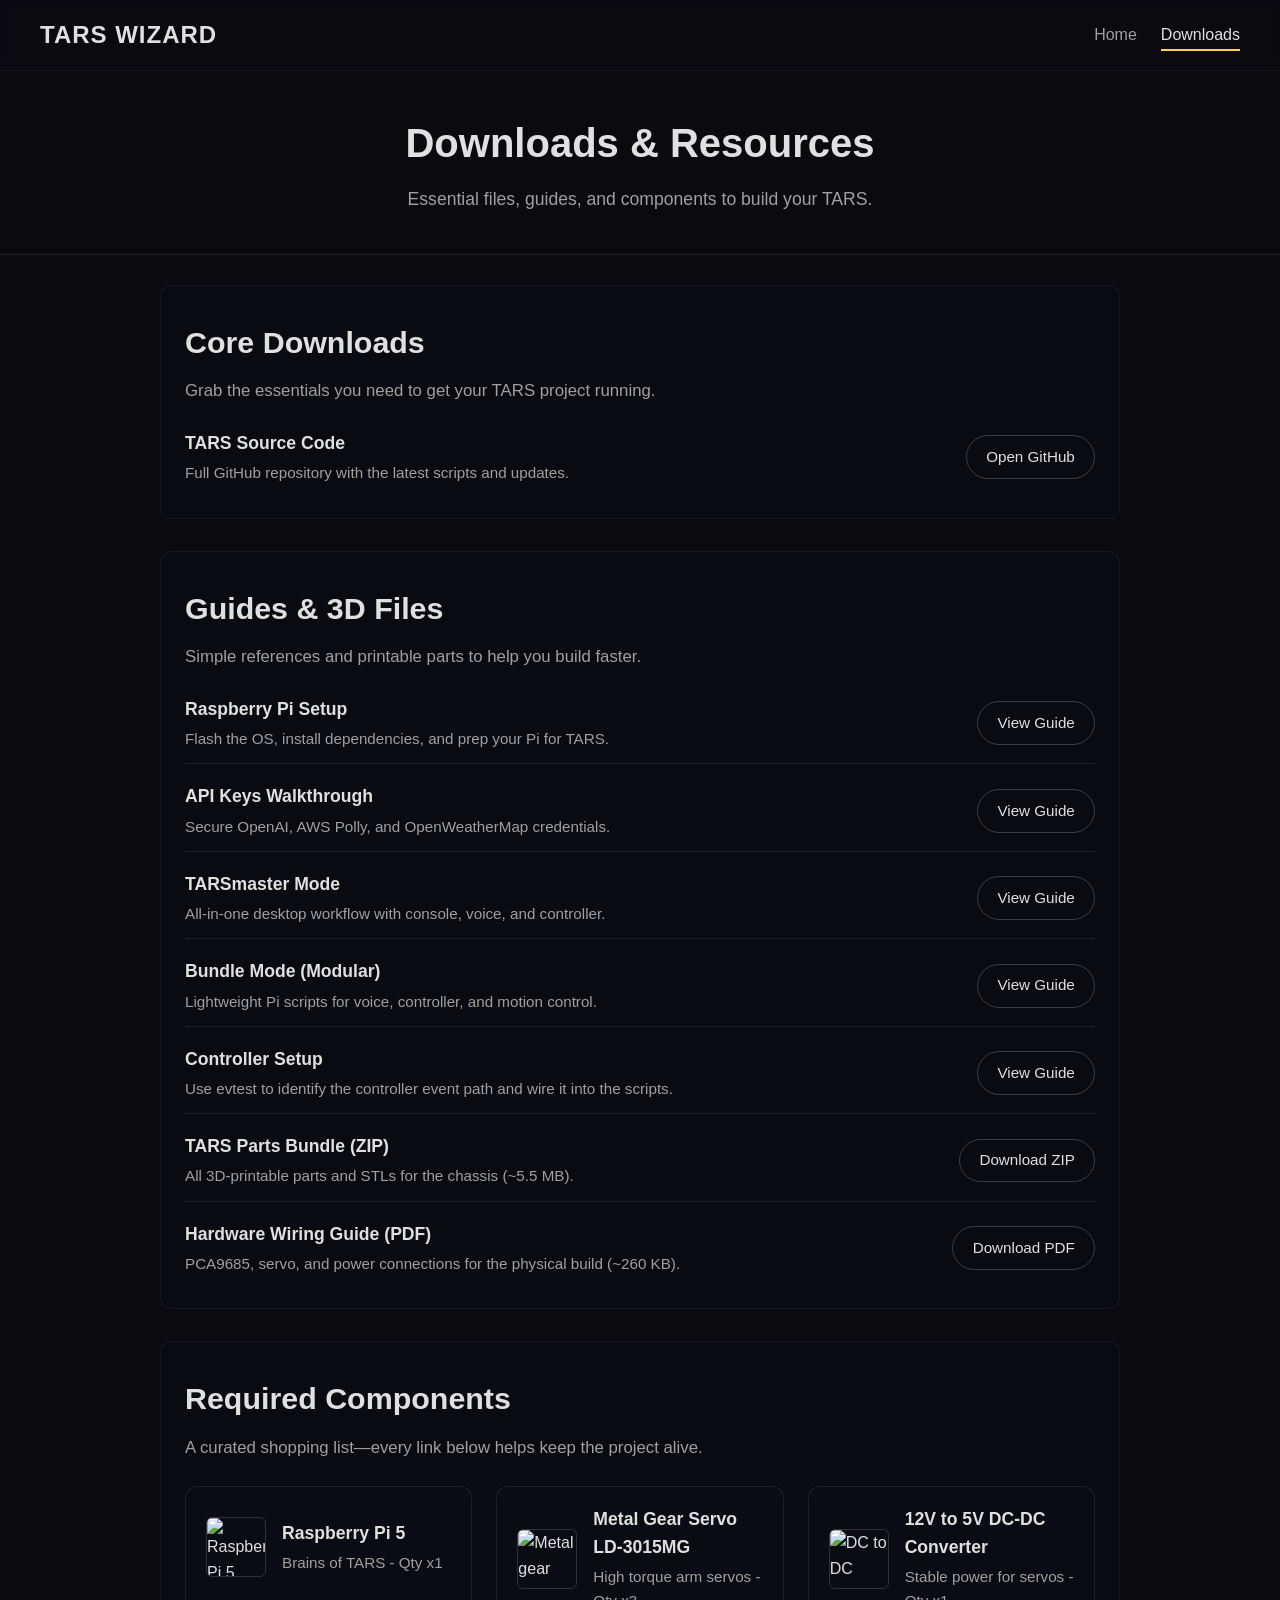
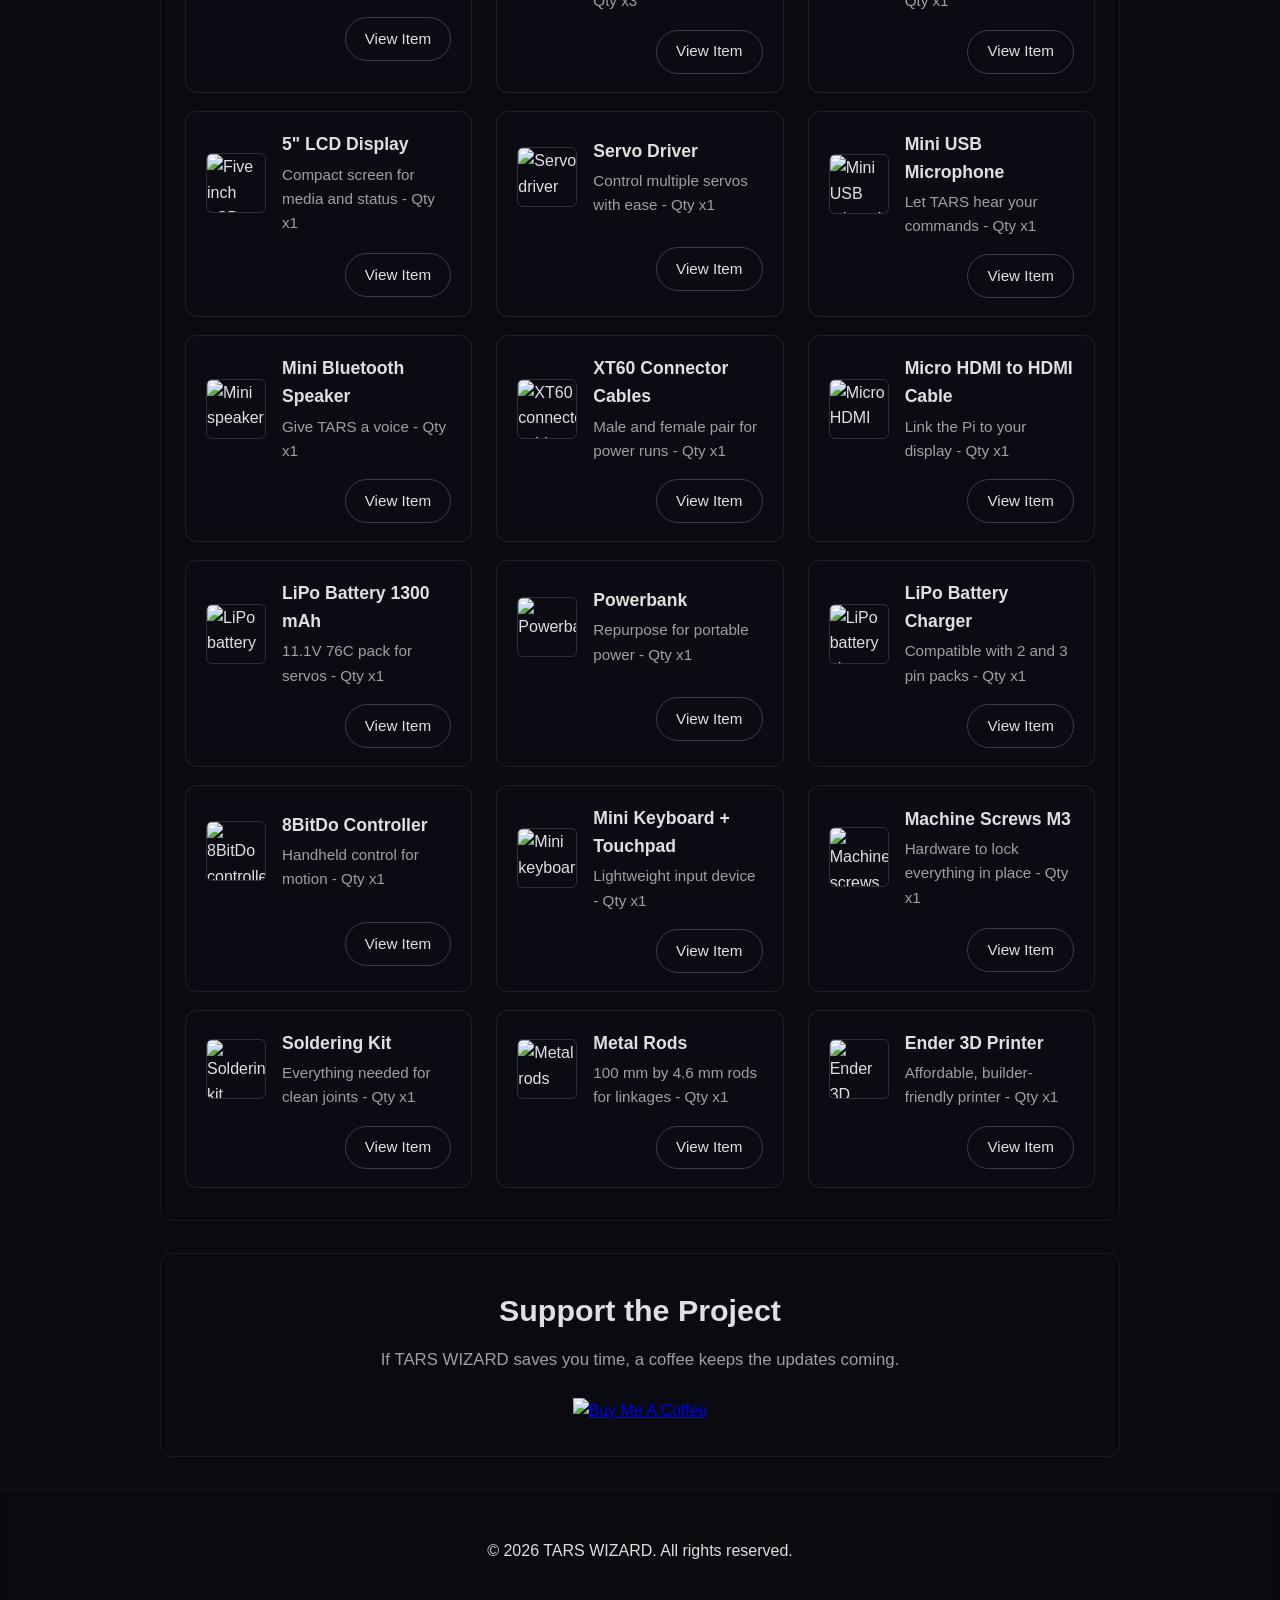
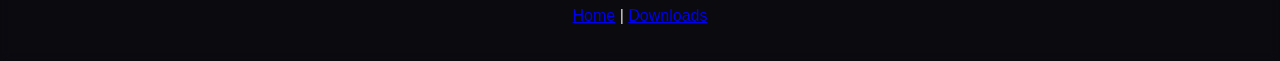
==== downloads.html @ a16fc8af "Refresh downloads and Docs" ====
<!DOCTYPE html>
<html lang="en">
<head>
    <meta charset="UTF-8">
    <meta name="viewport" content="width=device-width, initial-scale=1.0">
    <title>Downloads - TARS WIZARD</title>
    <link rel="stylesheet" href="styles.css">
</head>
<body>
    <nav class="main-navbar" id="main-navbar">
        <div class="navbar-content">
            <a href="index.html" class="nav-brand">TARS WIZARD</a>
            <button class="nav-toggle" id="nav-toggle">
                <span></span>
                <span></span>
                <span></span>
            </button>
            <ul class="nav-links" id="nav-links">
                <li><a href="index.html">Home</a></li>
                <li><a href="downloads.html" class="active">Downloads</a></li>
            </ul>
        </div>
    </nav>

    <header class="page-header downloads-header">
        <h1>Downloads & Resources</h1>
        <p>Essential files, guides, and components to build your TARS.</p>
    </header>

    <main id="content">
        <section id="core-downloads" class="download-section-minimal">
            <h2>Core Downloads</h2>
            <p>Grab the essentials you need to get your TARS project running.</p>
            <ul class="resource-list">
                <li class="resource-item">
                    <div class="resource-text">
                        <span class="resource-title">TARS Source Code</span>
                        <span class="resource-description">Full GitHub repository with the latest scripts and updates.</span>
                    </div>
                    <a class="resource-link" href="https://github.com/DhruvGoswami10/TARS-files" target="_blank" rel="noopener noreferrer">
                        Open GitHub
                    </a>
                </li>
            </ul>
        </section>

        <section id="guides-3d-files" class="download-section-minimal">
            <h2>Guides &amp; 3D Files</h2>
            <p>Simple references and printable parts to help you build faster.</p>
            <ul class="resource-list">
                <li class="resource-item">
                    <div class="resource-text">
                        <span class="resource-title">Raspberry Pi Setup</span>
                        <span class="resource-description">Flash the OS, install dependencies, and prep your Pi for TARS.</span>
                    </div>
                    <a class="resource-link" href="https://garnet-indigo-717.notion.site/Raspberry-Pi-Setup-for-TARS-29b81163f50b80feaad2cbecfa0b935d" target="_blank" rel="noopener noreferrer">
                        View Guide
                    </a>
                </li>
                <li class="resource-item">
                    <div class="resource-text">
                        <span class="resource-title">API Keys Walkthrough</span>
                        <span class="resource-description">Secure OpenAI, AWS Polly, and OpenWeatherMap credentials.</span>
                    </div>
                    <a class="resource-link" href="https://garnet-indigo-717.notion.site/API-Keys-Document-29b81163f50b80829ffce12c44a07c28" target="_blank" rel="noopener noreferrer">
                        View Guide
                    </a>
                </li>
                <li class="resource-item">
                    <div class="resource-text">
                        <span class="resource-title">TARSmaster Mode</span>
                        <span class="resource-description">All-in-one desktop workflow with console, voice, and controller.</span>
                    </div>
                    <a class="resource-link" href="https://garnet-indigo-717.notion.site/TARSmaster-Mode-29b81163f50b8015a006eaeec8a196b2" target="_blank" rel="noopener noreferrer">
                        View Guide
                    </a>
                </li>
                <li class="resource-item">
                    <div class="resource-text">
                        <span class="resource-title">Bundle Mode (Modular)</span>
                        <span class="resource-description">Lightweight Pi scripts for voice, controller, and motion control.</span>
                    </div>
                    <a class="resource-link" href="https://garnet-indigo-717.notion.site/Bundle-Mode-Modular-Deployment-29b81163f50b8060ba8ffa51a6e1ef1b" target="_blank" rel="noopener noreferrer">
                        View Guide
                    </a>
                </li>
                <li class="resource-item">
                    <div class="resource-text">
                        <span class="resource-title">Controller Setup</span>
                        <span class="resource-description">Use evtest to identify the controller event path and wire it into the scripts.</span>
                    </div>
                    <a class="resource-link" href="https://garnet-indigo-717.notion.site/Controller-Setup-on-Raspberry-Pi-29b81163f50b80f58dbdf06fd3bb51ee" target="_blank" rel="noopener noreferrer">
                        View Guide
                    </a>
                </li>
                <li class="resource-item">
                    <div class="resource-text">
                        <span class="resource-title">TARS Parts Bundle (ZIP)</span>
                        <span class="resource-description">All 3D-printable parts and STLs for the chassis (~5.5 MB).</span>
                    </div>
                    <a class="resource-link" href="downloads/TARS-Parts.zip" download>
                        Download ZIP
                    </a>
                </li>
                <li class="resource-item">
                    <div class="resource-text">
                        <span class="resource-title">Hardware Wiring Guide (PDF)</span>
                        <span class="resource-description">PCA9685, servo, and power connections for the physical build (~260 KB).</span>
                    </div>
                    <a class="resource-link" href="downloads/TARS-Wiring-Guide.pdf" download>
                        Download PDF
                    </a>
                </li>
            </ul>
        </section>

                <section id="required-components" class="download-section-minimal">
            <h2 class="components-title">Required Components</h2>
            <p>A curated shopping list&mdash;every link below helps keep the project alive.</p>
            <ul class="resource-list component-list">
                <li class="resource-item component-card">
                    <img class="component-thumb" src="images/raspberry pi 5.jpg" alt="Raspberry Pi 5">
                    <div class="resource-text">
                        <span class="resource-title">Raspberry Pi 5</span>
                        <span class="resource-description">Brains of TARS - Qty x1</span>
                    </div>
                    <a class="resource-link component-link" href="https://amzn.to/4j7fhfm" target="_blank" rel="noopener noreferrer">
                        View Item
                    </a>
                </li>
                <li class="resource-item component-card">
                    <img class="component-thumb" src="images/LD-3015MG servo.jpg" alt="Metal gear servo">
                    <div class="resource-text">
                        <span class="resource-title">Metal Gear Servo LD-3015MG</span>
                        <span class="resource-description">High torque arm servos - Qty x3</span>
                    </div>
                    <a class="resource-link component-link" href="https://amzn.to/3DVIAkD" target="_blank" rel="noopener noreferrer">
                        View Item
                    </a>
                </li>
                <li class="resource-item component-card">
                    <img class="component-thumb" src="images/12v to 5v converter.jpg" alt="DC to DC converter">
                    <div class="resource-text">
                        <span class="resource-title">12V to 5V DC-DC Converter</span>
                        <span class="resource-description">Stable power for servos - Qty x1</span>
                    </div>
                    <a class="resource-link component-link" href="https://amzn.to/40cGq82" target="_blank" rel="noopener noreferrer">
                        View Item
                    </a>
                </li>
                <li class="resource-item component-card">
                    <img class="component-thumb" src="images/5 inch display.jpg" alt="Five inch LCD display">
                    <div class="resource-text">
                        <span class="resource-title">5&quot; LCD Display</span>
                        <span class="resource-description">Compact screen for media and status - Qty x1</span>
                    </div>
                    <a class="resource-link component-link" href="https://amzn.to/40jiReN" target="_blank" rel="noopener noreferrer">
                        View Item
                    </a>
                </li>
                <li class="resource-item component-card">
                    <img class="component-thumb" src="images/servo driver.jpg" alt="Servo driver">
                    <div class="resource-text">
                        <span class="resource-title">Servo Driver</span>
                        <span class="resource-description">Control multiple servos with ease - Qty x1</span>
                    </div>
                    <a class="resource-link component-link" href="https://amzn.to/40oVYqc" target="_blank" rel="noopener noreferrer">
                        View Item
                    </a>
                </li>
                <li class="resource-item component-card">
                    <img class="component-thumb" src="images/usb mini mic.jpg" alt="Mini USB microphone">
                    <div class="resource-text">
                        <span class="resource-title">Mini USB Microphone</span>
                        <span class="resource-description">Let TARS hear your commands - Qty x1</span>
                    </div>
                    <a class="resource-link component-link" href="https://amzn.to/4a8WfAZ" target="_blank" rel="noopener noreferrer">
                        View Item
                    </a>
                </li>
                <li class="resource-item component-card">
                    <img class="component-thumb" src="images/speaker.jpg" alt="Mini speaker">
                    <div class="resource-text">
                        <span class="resource-title">Mini Bluetooth Speaker</span>
                        <span class="resource-description">Give TARS a voice - Qty x1</span>
                    </div>
                    <a class="resource-link component-link" href="https://amzn.to/4lAmXb1" target="_blank" rel="noopener noreferrer">
                        View Item
                    </a>
                </li>
                <li class="resource-item component-card">
                    <img class="component-thumb" src="images/xt60 connector.jpg" alt="XT60 connector cables">
                    <div class="resource-text">
                        <span class="resource-title">XT60 Connector Cables</span>
                        <span class="resource-description">Male and female pair for power runs - Qty x1</span>
                    </div>
                    <a class="resource-link component-link" href="https://amzn.to/3ZXSBW0" target="_blank" rel="noopener noreferrer">
                        View Item
                    </a>
                </li>
                <li class="resource-item component-card">
                    <img class="component-thumb" src="images/hdmi.jpg" alt="Micro HDMI to HDMI cable">
                    <div class="resource-text">
                        <span class="resource-title">Micro HDMI to HDMI Cable</span>
                        <span class="resource-description">Link the Pi to your display - Qty x1</span>
                    </div>
                    <a class="resource-link component-link" href="https://amzn.to/3PoFdFu" target="_blank" rel="noopener noreferrer">
                        View Item
                    </a>
                </li>
                <li class="resource-item component-card">
                    <img class="component-thumb" src="images/battery.jpg" alt="LiPo battery">
                    <div class="resource-text">
                        <span class="resource-title">LiPo Battery 1300 mAh</span>
                        <span class="resource-description">11.1V 76C pack for servos - Qty x1</span>
                    </div>
                    <a class="resource-link component-link" href="https://amzn.to/4j9A3uP" target="_blank" rel="noopener noreferrer">
                        View Item
                    </a>
                </li>
                <li class="resource-item component-card">
                    <img class="component-thumb" src="images/powerbank.jpg" alt="Powerbank">
                    <div class="resource-text">
                        <span class="resource-title">Powerbank</span>
                        <span class="resource-description">Repurpose for portable power - Qty x1</span>
                    </div>
                    <a class="resource-link component-link" href="https://fr.aliexpress.com/item/1005007622153868.html?spm=a2g0o.imagesearchproductlist.main.1.6a31LBQ7LBQ70d&algo_pvid=ec4ec590-9114-4179-8b15-b8ec0e601ac1&algo_exp_id=ec4ec590-9114-4179-8b15-b8ec0e601ac1&pdp_ext_f=%7B%22order%22%3A%221028%22%7D&pdp_npi=4%40dis%21AED%21163.15%2176.69%21%21%2143.12%2120.27%21%40210123bc17449252383501188e7a74%2112000041782559248%21sea%21AE%212041467628%21X&curPageLogUid=nIKZsgqZZMK6&utparam-url=scene%3Aimage_search%7Cquery_from%3Apc_web_image_search" target="_blank" rel="noopener noreferrer">
                        View Item
                    </a>
                </li>
                <li class="resource-item component-card">
                    <img class="component-thumb" src="images/battery charger.jpg" alt="LiPo battery charger">
                    <div class="resource-text">
                        <span class="resource-title">LiPo Battery Charger</span>
                        <span class="resource-description">Compatible with 2 and 3 pin packs - Qty x1</span>
                    </div>
                    <a class="resource-link component-link" href="https://amzn.to/3DIuD9X" target="_blank" rel="noopener noreferrer">
                        View Item
                    </a>
                </li>
                <li class="resource-item component-card">
                    <img class="component-thumb" src="images/8bitdo.jpg" alt="8BitDo controller">
                    <div class="resource-text">
                        <span class="resource-title">8BitDo Controller</span>
                        <span class="resource-description">Handheld control for motion - Qty x1</span>
                    </div>
                    <a class="resource-link component-link" href="https://amzn.to/3C7gXVd" target="_blank" rel="noopener noreferrer">
                        View Item
                    </a>
                </li>
                <li class="resource-item component-card">
                    <img class="component-thumb" src="images/handy keyboard.jpg" alt="Mini keyboard with touchpad">
                    <div class="resource-text">
                        <span class="resource-title">Mini Keyboard + Touchpad</span>
                        <span class="resource-description">Lightweight input device - Qty x1</span>
                    </div>
                    <a class="resource-link component-link" href="https://amzn.to/40k1afc" target="_blank" rel="noopener noreferrer">
                        View Item
                    </a>
                </li>
                <li class="resource-item component-card">
                    <img class="component-thumb" src="images/screws.jpg" alt="Machine screws">
                    <div class="resource-text">
                        <span class="resource-title">Machine Screws M3</span>
                        <span class="resource-description">Hardware to lock everything in place - Qty x1</span>
                    </div>
                    <a class="resource-link component-link" href="https://www.amazon.com/Machine-Screws-Countersunk-Phillips-Assortment/dp/B0CCPH974T/ref=sr_1_4?crid=V0FA4DR1O0DA&dib=eyJ2IjoiMSJ9.[base64].QhhHwPmnNuYBA8tNYuLqkpBVVeXgnvW6YW2R7ANwPbk&dib_tag=se&keywords=m3+machine+screws&qid=1736247958&sprefix=M3+machine+%2Caps%2C456&sr=8-4" target="_blank" rel="noopener noreferrer">
                        View Item
                    </a>
                </li>
                <li class="resource-item component-card">
                    <img class="component-thumb" src="images/soldering.jpg" alt="Soldering kit">
                    <div class="resource-text">
                        <span class="resource-title">Soldering Kit</span>
                        <span class="resource-description">Everything needed for clean joints - Qty x1</span>
                    </div>
                    <a class="resource-link component-link" href="https://amzn.to/4iXKlhk" target="_blank" rel="noopener noreferrer">
                        View Item
                    </a>
                </li>
                <li class="resource-item component-card">
                    <img class="component-thumb" src="images/rods.jpg" alt="Metal rods">
                    <div class="resource-text">
                        <span class="resource-title">Metal Rods</span>
                        <span class="resource-description">100 mm by 4.6 mm rods for linkages - Qty x1</span>
                    </div>
                    <a class="resource-link component-link" href="https://fr.aliexpress.com/item/1005005995241789.html?spm=a2g0o.cart.0.0.18b9378d0IXIGX&mp=1&pdp_npi=5%40dis%21AED%21AED%2035.12%21AED%2022.83%21%21%21%21%21%4021010d9017449256095343841e9d3e%2112000035228314923%21ct%21AE%212041467628%21%212%210&gatewayAdapt=glo2fra" target="_blank" rel="noopener noreferrer">
                        View Item
                    </a>
                </li>
                <li class="resource-item component-card">
                    <img class="component-thumb" src="images/3D printer.jpg" alt="Ender 3D printer">
                    <div class="resource-text">
                        <span class="resource-title">Ender 3D Printer</span>
                        <span class="resource-description">Affordable, builder-friendly printer - Qty x1</span>
                    </div>
                    <a class="resource-link component-link" href="https://amzn.to/4a5rg8O" target="_blank" rel="noopener noreferrer">
                        View Item
                    </a>
                </li>
            </ul>
        </section>

        <section class="support-section download-section-minimal">
            <h2>Support the Project</h2>
            <p>If TARS WIZARD saves you time, a coffee keeps the updates coming.</p>
            <a href="https://www.buymeacoffee.com/DhruvG24" target="_blank" rel="noopener noreferrer">
                <img src="https://img.buymeacoffee.com/button-api/?text=Support AI Revolution&amp;emoji=%F0%9F%A4%96&amp;slug=DhruvG24&amp;button_colour=000000&amp;font_colour=ffffff&amp;font_family=Poppins&amp;outline_colour=ffffff&amp;coffee_colour=FFDD00" alt="Buy Me A Coffee" />
            </a>
        </section>
    </main>

    <footer class="site-footer">
        <div class="footer-content">
            <p>&copy; <span id="current-year"></span> TARS WIZARD. All rights reserved.</p>
            <div class="footer-links">
                <a href="index.html">Home</a> |
                <a href="downloads.html">Downloads</a>
            </div>
        </div>
    </footer>

    <script>
        // --- Navbar Scroll Behavior ---
        let lastScrollTop = 0;
        const navbar = document.getElementById('main-navbar');
        const scrollThreshold = 50; // Only hide after scrolling down 50px

        window.addEventListener('scroll', function() {
            let currentScroll = window.pageYOffset || document.documentElement.scrollTop;

            if (currentScroll > lastScrollTop && currentScroll > scrollThreshold) {
                // Scrolling Down
                if (navbar) {
                    navbar.classList.add('navbar-hidden');
                }
            } else {
                // Scrolling Up or near top
                if (navbar) {
                    navbar.classList.remove('navbar-hidden');
                }
            }
            // For Mobile or negative scrolling
            lastScrollTop = currentScroll <= 0 ? 0 : currentScroll;
        }, false);

        // --- Initialization ---
        document.addEventListener('DOMContentLoaded', () => {
            const content = document.getElementById('content');
            if (content) {
                content.style.display = 'block'; // Ensure content is visible
            }

            // --- Mobile Navigation Toggle ---
            const navToggle = document.getElementById('nav-toggle');
            const navLinks = document.getElementById('nav-links');

            if (navToggle && navLinks) {
                navToggle.addEventListener('click', function() {
                    navToggle.classList.toggle('active');
                    navLinks.classList.toggle('active');
                });

                // Close mobile menu when clicking on a link
                navLinks.addEventListener('click', function(e) {
                    if (e.target.tagName === 'A') {
                        navToggle.classList.remove('active');
                        navLinks.classList.remove('active');
                    }
                });

                // Close mobile menu when clicking outside
                document.addEventListener('click', function(e) {
                    const navbar = document.getElementById('main-navbar');
                    if (!navbar.contains(e.target)) {
                        navToggle.classList.remove('active');
                        navLinks.classList.remove('active');
                    }
                });
            }

            const yearElement = document.getElementById('current-year');
            if (yearElement) {
                yearElement.textContent = new Date().getFullYear().toString();
            }
        });
    </script>
</body>
</html>
---- styles.css ----
/* Reset and Base Styles */
:root {
    --background-dark: #0a0a0f; /* Very dark blue/black */
    --text-light: #e0e0e0; /* Light grey */
    --text-medium: #a0a0a0; /* Medium grey */
    --accent-gold: #ffd34d; /* Gold accent */
    --accent-blue: #4286f4; /* Subtle blue */
    --font-primary: 'Inter', sans-serif; /* Clean sans-serif font */
}

/* Import Inter font (add this if not already globally available) */
@import url('https://fonts.googleapis.com/css2?family=Inter:wght@300;400;500;700&display=swap');

* {
    margin: 0;
    padding: 0;
    box-sizing: border-box;
}

html {
    scroll-behavior: smooth; /* Enable smooth scrolling */
}

body {
    font-family: var(--font-primary);
    background-color: var(--background-dark);
    color: var(--text-light);
    line-height: 1.6;
    overflow-x: hidden; /* Prevent horizontal scroll */
    /* Optional: Add a subtle background gradient or image */
    /* background-image: linear-gradient(to bottom, #0a0a0f, #1a1a2f); */
}

/* Remove styles for elements no longer in index.html */
/* header, .stars, .black-hole, .features, .feature-card, .quote-section, etc. */
/* Keep only styles relevant to the new index.html structure */

/* Main Content Area */
#main-content {
    display: flex;
    flex-direction: column;
    min-height: 100vh; /* Ensure footer is pushed down */
}

/* Hero Section (Spline Viewer) */
.hero {
    display: flex;
    justify-content: center;
    align-items: center;
    flex-grow: 1; /* Take up available space */
    padding: 2rem 1rem; /* Add some padding */
    min-height: 70vh; /* Ensure spline has enough space */
}

.hero-content {
    width: 100%;
    max-width: 1000px; /* Limit spline width */
    height: 60vh; /* Adjust height as needed */
    display: flex;
    justify-content: center;
    align-items: center;
}

.model-container {
    width: 100%;
    height: 100%;
}

spline-viewer {
    width: 100%;
    height: 100%;
    border-radius: 12px; /* Slightly rounded corners */
    /* Add a subtle border or shadow if desired */
    /* border: 1px solid rgba(255, 255, 255, 0.1); */
    /* box-shadow: 0 10px 30px rgba(0, 0, 0, 0.3); */
}

/* Footer Styles */
.site-footer {
    background-color: rgba(10, 10, 15, 0.8); /* Slightly transparent dark background */
    padding: 3rem 1rem 2rem; /* More padding */
    margin-top: auto; /* Push to bottom */
    border-top: 1px solid rgba(255, 255, 255, 0.05); /* Subtle top border */
    backdrop-filter: blur(5px); /* Frosted glass effect (optional) */
    -webkit-backdrop-filter: blur(5px); /* Safari */
}

.footer-content {
    max-width: 1100px;
    margin: 0 auto;
    display: flex;
    flex-direction: column;
    align-items: center;
    gap: 2.5rem; /* Increased gap */
}

/* Social Card Styles (Minimalist) */
.social-card-container { /* Renamed class to avoid conflict if .social-card is used elsewhere */
    display: flex;
    gap: 1.5rem; /* Space out icons */
    /* Removed background, shadow, padding */
}

.socialContainer {
    width: 44px; /* Slightly smaller */
    height: 44px;
    border-radius: 50%; /* Make circular */
    background-color: rgba(255, 255, 255, 0.08); /* Subtle background */
    display: flex;
    align-items: center;
    justify-content: center;
    transition: background-color 0.3s ease, transform 0.3s ease;
}

.socialSvg {
    width: 20px; /* Adjust icon size */
    height: 20px;
}

.socialSvg path {
    fill: var(--text-medium); /* Grey icons */
    transition: fill 0.3s ease;
}

.socialContainer:hover {
    background-color: rgba(255, 255, 255, 0.15); /* Lighten on hover */
    transform: translateY(-3px); /* Subtle lift */
}

/* Specific hover colors (optional, can keep them subtle grey) */
.containerOne:hover .socialSvg path { fill: #d62976; } /* Instagram */
.containerTwo:hover .socialSvg path { fill: #00acee; } /* Twitter */
.containerThree:hover .socialSvg path { fill: #0072b1; } /* LinkedIn */
.containerFour:hover .socialSvg path { fill: #ffffff; } /* GitHub */

/* Remove hover background color changes if only icon color change is desired */
/* .containerOne:hover { background-color: transparent; } */
/* ... etc ... */

/* Support Link (Buy Me a Coffee) */
.support-link a img {
    transition: transform 0.3s ease, box-shadow 0.3s ease;
    border-radius: 5px;
}

.support-link a:hover img {
    transform: scale(1.05);
    box-shadow: 0 5px 15px rgba(255, 221, 0, 0.2);
}

/* Footer Stats */
.footer-stats {
    display: flex;
    gap: 3rem;
    text-align: center;
}

.stat-item {
    animation: fadeInUp 0.5s ease forwards;
}

.stat-item:nth-child(1) { animation-delay: 0.2s; }
.stat-item:nth-child(2) { animation-delay: 0.4s; }

.stat-number {
    font-size: 2rem; /* Slightly smaller */
    font-weight: 500; /* Less bold */
    color: var(--text-light); /* White */
    margin-bottom: 0.3rem;
    display: block;
}

.stat-label {
    font-size: 0.8rem;
    color: var(--text-medium);
    text-transform: uppercase;
    letter-spacing: 1.5px;
}

/* Footer Links (Terms) */
.footer-links .terms-btn {
    background: transparent;
    color: var(--text-medium);
    border: 1px solid var(--text-medium);
    padding: 0.6rem 1.2rem;
    border-radius: 20px; /* Pill shape */
    cursor: pointer;
    transition: all 0.3s ease;
    font-size: 0.9rem;
    font-weight: 500;
}

.footer-links .terms-btn:hover {
    background: rgba(255, 255, 255, 0.1);
    color: var(--text-light);
    border-color: var(--text-light);
    transform: translateY(-2px);
}

/* Copyright */
.copyright {
    color: var(--text-medium);
    font-size: 0.85rem;
}

.copyright-link {
    color: var(--accent-gold);
    text-decoration: none;
    transition: color 0.3s ease;
}

.copyright-link:hover {
    color: #fff;
    text-decoration: underline;
}

/* Animations */
@keyframes fadeInUp {
    from {
        opacity: 0;
        transform: translateY(15px);
    }
    to {
        opacity: 1;
        transform: translateY(0);
    }
}

/* --- Navbar Styles --- */
.main-navbar {
    background-color: rgba(10, 10, 15, 0.8); /* Match footer background */
    padding: 1rem 2rem;
    position: sticky; /* Make it stick to the top */
    top: 0;
    z-index: 100; /* Ensure it's above other content */
    border-bottom: 1px solid rgba(255, 255, 255, 0.05); /* Subtle bottom border */
    backdrop-filter: blur(5px);
    -webkit-backdrop-filter: blur(5px);
    transition: transform 0.3s ease-in-out, background-color 0.3s ease; /* Added transform transition */
}

.main-navbar.navbar-hidden {
    transform: translateY(-100%); /* Hide navbar by moving it up */
}

/* Optional: Change background slightly on scroll */
/* body.scrolled .main-navbar { background-color: rgba(10, 10, 15, 0.9); } */

.navbar-content {
    max-width: 1200px; /* Limit width */
    margin: 0 auto;
    display: flex; /* Ensure flex display */
    justify-content: space-between; /* Space out brand, links, auth */
    align-items: center; /* Vertically align items */
    position: relative;
}

.nav-brand {
    color: var(--text-light);
    font-size: 1.5rem;
    font-weight: 700;
    text-decoration: none;
    letter-spacing: 1px;
    transition: color 0.3s ease;
}

.nav-brand:hover {
    color: var(--accent-gold);
}

/* Mobile menu toggle button */
.nav-toggle {
    display: none;
    flex-direction: column;
    cursor: pointer;
    padding: 0.5rem;
    background: none;
    border: none;
    z-index: 101;
}

.nav-toggle span {
    display: block;
    width: 25px;
    height: 3px;
    background-color: var(--text-light);
    margin: 3px 0;
    transition: 0.3s;
    transform-origin: center;
}

.nav-toggle.active span:nth-child(1) {
    transform: rotate(45deg) translate(5px, 5px);
}

.nav-toggle.active span:nth-child(2) {
    opacity: 0;
}

.nav-toggle.active span:nth-child(3) {
    transform: rotate(-45deg) translate(7px, -6px);
}

.nav-links {
    list-style: none;
    display: flex;
    gap: 1.5rem;
}

.nav-links li {
    padding: 0;
    margin: 0;
}

.nav-links a {
    color: var(--text-medium);
    text-decoration: none;
    font-size: 1rem;
    font-weight: 500;
    padding: 0.5rem 0;
    position: relative;
    transition: color 0.3s ease;
}

.nav-links a::after {
    content: '';
    position: absolute;
    bottom: 0;
    left: 0;
    width: 0;
    height: 2px;
    background-color: var(--accent-gold);
    transition: width 0.3s ease;
}

.nav-links a:hover,
.nav-links a.active {
    color: var(--text-light);
}

.nav-links a:hover::after,
.nav-links a.active::after {
    width: 100%;
}

/* Adjust auth buttons position in navbar */
.auth-buttons-nav {
    display: flex; /* Ensure flex display */
    align-items: center; /* Vertically align items */
    gap: 0.5rem; /* Space between buttons */
}

.auth-buttons-nav button {
    background-color: var(--accent-gold);
    color: var(--background-dark);
    border: none;
    padding: 0.5rem 1rem;
    border-radius: 4px;
    cursor: pointer;
    font-weight: 500;
    transition: background-color 0.3s ease;
    margin: 0; /* Explicitly remove any default/conflicting margins */
}

.auth-buttons-nav button:hover {
    background-color: #fff;
}

.auth-buttons-nav #logout-btn {
    background-color: transparent;
    color: var(--text-medium);
    border: 1px solid var(--text-medium);
}

.auth-buttons-nav #logout-btn:hover {
    background-color: rgba(255, 255, 255, 0.1);
    color: var(--text-light);
    border-color: var(--text-light);
}

.auth-buttons-nav .user-email {
    color: var(--text-medium);
    font-size: 0.9rem;
    margin-right: 0.5rem;
}

/* --- Community Page Layout --- */
.community-layout {
    display: flex;
    margin-top: 60px; /* Adjust based on navbar height */
    padding: 20px;
}

.sidebar-nav {
    width: 200px;
    flex-shrink: 0; /* Prevent the sidebar from shrinking */
    padding-right: 20px;
    border-right: 1px solid #ddd; /* Use a theme-appropriate color */
    /* Ensure consistent background if needed */
    /* background-color: rgba(10, 10, 15, 0.4); */
}

.sidebar-nav h2 {
    margin-top: 0;
    margin-bottom: 15px;
    font-size: 1.4em;
    color: var(--text-light); /* Use theme color */
}

.sidebar-nav ul {
    list-style: none;
    padding: 0;
    margin: 0;
}

.sidebar-nav li {
    margin-bottom: 10px;
}

.sidebar-nav .sidebar-link {
    text-decoration: none;
    color: var(--text-medium); /* Use theme color */
    padding: 8px 12px;
    display: block;
    border-radius: 4px;
    transition: background-color 0.2s ease, color 0.2s ease;
}

.sidebar-nav .sidebar-link:hover {
    background-color: rgba(255, 255, 255, 0.1); /* Theme hover */
    color: var(--text-light);
}

.sidebar-nav .sidebar-link.active {
    background-color: var(--accent-blue); /* Theme active color */
    color: white;
    font-weight: bold;
}

.community-content {
    flex-grow: 1;
    padding-left: 30px;
    min-width: 0; /* Prevent content from pushing sidebar if it's too wide */
}

/* --- TARS Logs Specific Styles --- */
.tars-log-controls button {
    margin-left: 10px;
    padding: 8px 15px;
    cursor: pointer;
    border: 1px solid #ccc;
    border-radius: 4px;
    background-color: #f8f9fa;
}

.tars-log-controls button:hover {
    background-color: #e2e6ea;
}

#clear-logs-btn {
    background-color: #dc3545;
    color: white;
    border-color: #dc3545;
}

#clear-logs-btn:hover {
    background-color: #c82333;
    border-color: #bd2130;
}

.tars-log-output {
    height: 400px; /* Or max-height */
    overflow-y: auto;
    border: 1px solid #eee;
    padding: 15px;
    background-color: #1a1a1a; /* Dark background */
    color: #0f0; /* Green text */
    font-family: 'Courier New', Courier, monospace;
    font-size: 0.9em;
    border-radius: 4px;
    white-space: pre-wrap; /* Preserve whitespace and wrap lines */
    word-wrap: break-word; /* Break long words */
}

.log-entry {
    margin-bottom: 5px;
}

/* Styles for the typing cursor (no animation) */
.log-cursor {
    display: inline-block;
    background-color: #0f0; /* Cursor color matches text */
    width: 8px; /* Adjust width as needed */
    height: 1em; /* Match line height */
    margin-left: 2px;
    vertical-align: text-bottom; /* Align cursor nicely */
}

/* Responsive adjustments */
@media (max-width: 768px) {
    .community-layout {
        flex-direction: column;
    }

    .sidebar-nav {
        width: 100%;
        border-right: none;
        border-bottom: 1px solid #ddd;
        padding-right: 0;
        margin-bottom: 20px;
    }

    .community-content {
        padding-left: 0;
    }

    .section-header {
        flex-direction: column;
        align-items: flex-start;
    }

    .section-header h1 {
        margin-bottom: 10px;
    }

    .tars-log-controls {
        margin-top: 10px;
    }

    .tars-log-controls button {
        margin-left: 0;
        margin-right: 10px;
        margin-bottom: 5px; /* Stack buttons nicely */
    }
}

/* --- Community Content Area --- */
.community-content {
    flex-grow: 1; /* Take remaining space */
    min-width: 0; /* Prevent overflow issues */
}

.community-section {
    display: none; /* Hide sections by default */
    padding: 1.5rem;
    background-color: rgba(10, 10, 15, 0.6); /* Match footer/navbar */
    border-radius: 8px;
    margin-bottom: 2rem; /* Space between sections if multiple were shown */
    border: 1px solid rgba(255, 255, 255, 0.05);
}

.community-section.active-section {
    display: block; /* Show the active section */
}

.section-header {
    display: flex;
    justify-content: space-between;
    align-items: center;
    margin-bottom: 1.5rem;
    padding-bottom: 1rem;
    border-bottom: 1px solid rgba(255, 255, 255, 0.1);
}

.section-header h1 {
    color: var(--text-light);
    font-size: 1.8rem;
}

/* Style the create post button within the section header */
.section-header .create-post-button {
    background-color: var(--accent-gold);
    color: var(--background-dark);
    padding: 0.6rem 1.2rem;
    border-radius: 5px;
    border: none;
    cursor: pointer;
    font-weight: 500;
    transition: background-color 0.3s ease;
}

.section-header .create-post-button:hover {
    background-color: #fff;
}

/* --- Forum Specific Styles (Adjustments) --- */
/* Ensure category styles fit within the new layout */
.categories {
    display: grid; /* Or flex, depending on desired layout */
    gap: 1.5rem; /* Space between category boxes */
}

.category {
    background-color: rgba(26, 26, 47, 0.3); /* Slightly different background for categories */
    border: 1px solid rgba(255, 255, 255, 0.08);
    border-radius: 6px;
    padding: 1rem 1.5rem;
}

.category-header {
    display: flex;
    justify-content: space-between;
    align-items: center;
    margin-bottom: 1rem; /* Space between header and posts */
    padding-bottom: 0.5rem;
    border-bottom: 1px solid rgba(255, 255, 255, 0.1);
}

.category-header h2 {
    color: var(--text-light);
    font-size: 1.2rem; /* Slightly smaller category titles */
}

.category-header .see-more {
    color: var(--accent-blue);
    cursor: pointer;
    font-size: 0.9rem;
    transition: color 0.3s ease;
}

.category-header .see-more:hover {
    color: var(--text-light);
}

.preview-posts,
.category-posts {
    display: flex;
    flex-direction: column;
    gap: 1rem; /* Use gap for spacing between posts */
}

/* Add CSS rules to hide/show preview and full post lists based on the 'expanded' class on the category container */
.category .category-posts {
    display: none; /* Hide full post list by default */
    margin-top: 10px; /* Add some space */
}

.category.expanded .category-posts {
    display: block; /* Show full post list when expanded */
}

.category.expanded .preview-posts {
    display: none; /* Hide preview posts when expanded */
}

/* Ensure preview posts are visible by default (when not expanded) */
.category .preview-posts {
    display: block;
}

/* --- Post Styling for Separation --- */
.post {
    background-color: rgba(10, 10, 15, 0.4); /* Slightly darker background for posts */
    border: 1px solid rgba(255, 255, 255, 0.05);
    border-radius: 5px;
    padding: 1rem 1.2rem;
    transition: background-color 0.3s ease, border-color 0.3s ease;
    cursor: pointer; /* Indicate the whole post is clickable */
    margin-bottom: 1rem; /* Add space below each post */
    border-bottom: 1px solid rgba(255, 255, 255, 0.1); /* Add a subtle bottom border */
}

/* Remove bottom margin and border from the last post in a container */
.preview-posts .post:last-child,
.category-posts .post:last-child {
    margin-bottom: 0;
    border-bottom: none;
}

.post:hover {
    background-color: rgba(26, 26, 47, 0.5);
    border-color: rgba(255, 255, 255, 0.1);
}

.post-main-content {
    margin-bottom: 0.8rem; /* Space between content and footer */
    color: var(--text-light);
}

.post-footer {
    display: flex;
    justify-content: space-between;
    align-items: center;
    font-size: 0.85rem;
    color: var(--text-medium);
}

.post-meta {
    display: flex;
    align-items: center; /* Align upvote button with other meta info */
    gap: 0.8rem; /* Space between author, time, replies */
}

.post-author,
.post-time,
.reply-count {
    display: inline-flex; /* Align icon and text */
    align-items: center;
    gap: 0.3rem;
}

.reply-count svg {
    fill: currentColor; /* Use text color for icon */
}

.post-actions {
    display: flex;
    align-items: center;
    gap: 0.5rem;
}

/* --- Button Styles within Post Footer --- */
.post-actions button {
    background: none;
    border: none;
    color: var(--text-medium);
    cursor: pointer;
    padding: 0.3rem;
    border-radius: 4px;
    display: inline-flex;
    align-items: center;
    transition: color 0.3s ease, background-color 0.3s ease;
}

.post-actions button:hover {
    color: var(--text-light);
    background-color: rgba(255, 255, 255, 0.1);
}

.post-actions button svg {
    width: 16px; /* Consistent icon size */
    height: 16px;
    fill: currentColor;
}

.post-actions .delete-btn:hover {
    color: #ff4d4d; /* Red hover for delete */
    background-color: rgba(255, 77, 77, 0.1);
}

.post-actions .reply-action-btn span {
    margin-left: 0.3rem;
    font-size: 0.8rem;
}

/* --- Action Buttons General Styling (Apply to upvote, reply, delete etc.) --- */
.reply-action-btn,
.post-actions button { /* Target buttons directly inside post-actions */
    display: inline-flex; /* Use flex for alignment */
    align-items: center; /* Vertically align icon and text */
    background: none;
    border: none;
    color: var(--text-secondary); /* Use secondary text color */
    cursor: pointer;
    padding: 0.3rem 0.6rem; /* Adjust padding */
    border-radius: 4px;
    font-size: 0.85rem; /* Slightly larger font */
    transition: background-color 0.2s ease, color 0.2s ease, transform 0.2s ease; /* Smooth transitions */
    gap: 0.4rem; /* Space between icon and text */
}

.reply-action-btn:hover,
.post-actions button:hover {
    background-color: rgba(255, 255, 255, 0.1); /* Subtle background on hover */
    color: var(--text-primary); /* Brighter text on hover */
}

/* --- Upvote Button Specific Styles --- */
.upvote-btn {
    display: inline-flex; /* Use inline-flex to keep it inline with other meta items */
    flex-direction: column; /* Stack arrow and count vertically */
    align-items: center; /* Center items horizontally */
    background-color: transparent; /* Make background transparent */
    border: none; /* Remove border */
    border-radius: 4px;
    padding: 2px 4px; /* Adjust padding */
    cursor: pointer;
    transition: background-color 0.2s ease;
    margin-right: 10px; /* Space between upvote and other elements */
    min-width: 30px; /* Ensure a minimum width */
    text-align: center;
}

.upvote-btn:hover {
    background-color: rgba(255, 255, 255, 0.1); /* Subtle background on hover */
}

.upvote-arrow {
    width: 0;
    height: 0;
    border-left: 6px solid transparent;
    border-right: 6px solid transparent;
    border-bottom: 8px solid var(--text-medium); /* Use theme color */
    margin-bottom: 3px; /* Space between arrow and count */
    transition: border-bottom-color 0.2s ease;
}

.upvote-btn.upvoted .upvote-arrow {
    border-bottom-color: var(--accent-gold); /* Use theme accent color when upvoted */
}

.upvote-count {
    font-size: 0.8em; /* Slightly smaller count */
    color: var(--text-medium); /* Use theme color */
    font-weight: bold;
    line-height: 1; /* Ensure tight line height */
}

.upvote-btn.upvoted .upvote-count {
    color: var(--accent-gold); /* Match arrow color when upvoted */
}

/* --- Delete Button Specific Styles --- */
.delete-btn {
    /* Inherits general styles from .post-actions button */
    position: relative; /* Needed for positioning pseudo-elements if used */
    overflow: hidden; /* Hide overflowing parts during animation */
}

.delete-btn .svgIcon {
    width: 1em; /* Control size using font-size */
    height: 1em;
    transition: transform 0.3s ease-in-out; /* Smooth transition for icons */
}

/* Delete Hover Animation */
.delete-btn:hover {
    color: #ff4d4d; /* Red hover color */
    background-color: rgba(255, 77, 77, 0.1); /* Light red background */
}

/* Delete Active/Click Animation (Optional) */
.delete-btn:active {
    transform: scale(0.95); /* Slightly shrink button on click */
}

/* --- Post Details Section Styling --- */
#post-details {
    padding: 1.5rem;
    background-color: rgba(10, 10, 15, 0.6);
    border-radius: 8px;
    border: 1px solid rgba(255, 255, 255, 0.05);
}

#back-btn {
    background-color: rgba(255, 255, 255, 0.1);
    color: var(--text-light);
    border: 1px solid rgba(255, 255, 255, 0.2);
    padding: 0.6rem 1.2rem;
    border-radius: 5px;
    cursor: pointer;
    margin-bottom: 1.5rem;
    transition: background-color 0.3s ease, border-color 0.3s ease;
}

#back-btn:hover {
    background-color: rgba(255, 255, 255, 0.2);
    border-color: rgba(255, 255, 255, 0.3);
}

#post-content .post {
    background: none; /* Remove card background inside details view */
    border: none;
    padding: 0;
    margin-bottom: 2rem;
    cursor: default; /* Not clickable here */
}

#post-content .post:hover {
    background: none;
    border: none;
}

#post-content .post-header {
    margin-bottom: 1rem;
    padding-bottom: 1rem;
    border-bottom: 1px solid rgba(255, 255, 255, 0.1);
}

#post-content .post-header h2 {
    font-size: 1.8rem;
    color: var(--text-light);
}

#post-content .post-content {
    font-size: 1rem;
    line-height: 1.7;
    color: var(--text-light);
    margin-bottom: 1.5rem;
}

#post-content .post-footer {
    font-size: 0.9rem;
    color: var(--text-medium);
    border-top: 1px solid rgba(255, 255, 255, 0.1);
    padding-top: 1rem;
}

/* --- Replies Styling --- */
#replies {
    margin-top: 2rem;
    border-top: 1px solid rgba(255, 255, 255, 0.15);
    padding-top: 1.5rem;
}

#replies h3 {
    margin-bottom: 1.5rem;
    color: var(--text-light);
    font-size: 1.3rem;
}

.reply {
    background-color: rgba(26, 26, 47, 0.2);
    border: 1px solid rgba(255, 255, 255, 0.08);
    border-radius: 5px;
    padding: 1rem 1.2rem;
    margin-bottom: 1rem;
}

.reply-content {
    margin-bottom: 0.8rem;
    color: var(--text-light);
    font-size: 0.95rem;
    line-height: 1.6;
}

.reply-footer {
    display: flex;
    justify-content: space-between;
    align-items: center;
    font-size: 0.8rem;
    color: var(--text-medium);
}

.reply-meta {
    display: flex;
    align-items: center;
    gap: 0.8rem;
}

.reply-actions {
    display: flex;
    align-items: center;
    gap: 0.5rem;
}

.reply-actions button {
    background: none;
    border: none;
    color: var(--text-medium);
    cursor: pointer;
    padding: 0.3rem;
    border-radius: 4px;
    display: inline-flex;
    align-items: center;
    transition: color 0.3s ease, background-color 0.3s ease;
}

.reply-actions button:hover {
    color: var(--text-light);
    background-color: rgba(255, 255, 255, 0.1);
}

.reply-actions button svg {
    width: 14px; /* Slightly smaller icons for replies */
    height: 14px;
    fill: currentColor;
}

.reply-actions .delete-reply-btn:hover {
    color: #ff4d4d;
    background-color: rgba(255, 77, 77, 0.1);
}

/* --- Reply Editor Styling --- */
#reply-editor-container {
    margin-top: 2rem;
    padding-top: 1.5rem;
    border-top: 1px solid rgba(255, 255, 255, 0.1);
}

#reply-editor .ql-toolbar,
#new-post-editor .ql-toolbar {
    background-color: rgba(26, 26, 47, 0.5);
    border: 1px solid rgba(255, 255, 255, 0.1);
    border-bottom: none;
    border-top-left-radius: 5px;
    border-top-right-radius: 5px;
}

#reply-editor .ql-container,
#new-post-editor .ql-container {
    background-color: rgba(10, 10, 15, 0.7);
    border: 1px solid rgba(255, 255, 255, 0.1);
    border-bottom-left-radius: 5px;
    border-bottom-right-radius: 5px;
    color: var(--text-light);
    min-height: 100px;
}

#reply-editor .ql-editor,
#new-post-editor .ql-editor {
    color: var(--text-light);
}

#reply-btn,
#post-btn {
    background-color: var(--accent-gold);
    color: var(--background-dark);
    padding: 0.7rem 1.5rem;
    border-radius: 5px;
    border: none;
    cursor: pointer;
    font-weight: 500;
    transition: background-color 0.3s ease;
    margin-top: 1rem;
    float: right; /* Align button to the right */
}

#reply-btn:hover,
#post-btn:hover {
    background-color: #fff;
}

/* Inline Login Prompt for Reply */
#reply-login-prompt {
    margin-top: 1rem;
    padding: 1rem;
    background-color: rgba(26, 26, 47, 0.3);
    border: 1px solid rgba(255, 255, 255, 0.1);
    border-radius: 5px;
    text-align: center;
}

.login-prompt-inline p {
    margin: 0;
    color: var(--text-medium);
    display: flex; /* Align icon and text */
    align-items: center;
    justify-content: center;
    gap: 0.5rem;
}

.login-prompt-inline svg {
    stroke: var(--accent-blue);
}

.inline-login-btn {
    background: none;
    border: none;
    color: var(--accent-blue);
    text-decoration: underline;
    cursor: pointer;
    padding: 0;
    font: inherit;
    font-weight: 500;
}

.inline-login-btn:hover {
    color: var(--text-light);
}

/* Adjust modal styles if needed for the new theme */
.auth-modal .card,
.modal-content {
    background-color: #1a1a2f; /* Ensure modals match theme */
    border: 1px solid rgba(255, 255, 255, 0.1);
}

/* --- Hall of Projects Card Styles --- */
#projects-display-container .project-card {
    background-color: #12121b; /* Slightly darker card background to match image */
    border-radius: 8px;
    border: 1px solid rgba(255, 255, 255, 0.08);
    overflow: hidden;
    display: flex;
    flex-direction: column;
    transition: transform 0.2s ease-out, box-shadow 0.2s ease-out;
    /* For consistent card height - relies on grid's align-items: stretch and content structure */
}

#projects-display-container .project-card:hover {
    transform: translateY(-4px);
    box-shadow: 0 8px 16px rgba(0,0,0,0.25);
}

.project-card-condensed,
.project-card-expanded {
    padding: 1rem; /* Consistent padding */
    display: flex;
    flex-direction: column;
    flex-grow: 1;
}

/* Carousel Styling */
.carousel-container {
    width: 100%;
    height: 180px; /* Fixed height for the image carousel area */
    position: relative;
    overflow: hidden;
    background-color: #0a0a0f; /* Dark background for image area */
    border-radius: 6px;
    margin-bottom: 1rem;
}

.carousel-images {
    width: 100%;
    height: 100%;
    position: relative;
}

.carousel-image {
    width: 100%;
    height: 100%;
    object-fit: cover;
    position: absolute;
    top: 0;
    left: 0;
    opacity: 0;
    transition: opacity 0.4s ease-in-out;
    visibility: hidden;
    border-radius: 6px; /* Match container's border radius */
}

.carousel-image.active {
    opacity: 1;
    visibility: visible;
}

.carousel-control {
    position: absolute;
    top: 50%;
    transform: translateY(-50%);
    background-color: rgba(10, 10, 15, 0.6);
    color: var(--text-light);
    border: none;
    padding: 0.5rem;
    cursor: pointer;
    z-index: 10;
    border-radius: 50%;
    width: 32px; /* Slightly larger */
    height: 32px;
    display: flex;
    align-items: center;
    justify-content: center;
    font-size: 1rem;
    transition: background-color 0.2s ease;
}

.carousel-control.prev {
    left: 0.5rem;
}

.carousel-control.next {
    right: 0.5rem;
}

.carousel-control:hover {
    background-color: rgba(10, 10, 15, 0.9);
}

/* Project Info Styling (Condensed) - Order matches image: Title, Author, Description */
.project-card-condensed .project-title {
    font-size: 1.25rem; /* Adjusted size */
    color: var(--text-light);
    margin-bottom: 0.3rem; /* Reduced margin */
    font-weight: 600; /* Slightly less bold */
    line-height: 1.3;
}

.project-card-condensed .project-creator {
    font-size: 0.85rem; /* Adjusted size */
    color: var(--accent-blue);
    margin-bottom: 0.6rem; /* Adjusted margin */
}

.project-card-condensed .project-description-condensed {
    font-size: 0.9rem;
    color: var(--text-medium);
    margin-bottom: 1rem; /* Space before button */
    flex-grow: 1;
    line-height: 1.4;
    /* Clamp description to a few lines if desired, though substring is already used */
    /* display: -webkit-box; */
    /* -webkit-line-clamp: 2; */
    /* -webkit-box-orient: vertical; */
    /* overflow: hidden; */
    /* text-overflow: ellipsis; */
}

.view-project-btn {
    background-color: var(--accent-gold);
    color: var(--background-dark);
    border: none;
    padding: 0.6rem 1rem; /* Adjusted padding */
    border-radius: 5px;
    cursor: pointer;
    font-weight: 500;
    text-align: center;
    transition: background-color 0.3s ease, color 0.3s ease;
    margin-top: auto; /* Pushes button to the bottom */
    width: 100%; /* Make button full width of padding */
}

.view-project-btn:hover {
    background-color: #fff;
    color: #0a0a0f;
}

/* Expanded Card Styling */
.project-card-expanded .project-title-expanded {
    font-size: 1.5rem;
    color: var(--text-light);
    margin-bottom: 1rem;
    font-weight: 600;
}

.expanded-images-container {
    display: grid;
    grid-template-columns: repeat(auto-fill, minmax(120px, 1fr)); /* Allow more images if available */
    gap: 0.75rem;
    margin-bottom: 1rem;
}

.expanded-image {
    width: 100%;
    height: 100px; /* Fixed height for thumbs in expanded view */
    object-fit: cover;
    border-radius: 4px;
    border: 1px solid rgba(255, 255, 255, 0.05);
}

.project-card-expanded .project-creator-expanded {
    font-size: 0.95rem;
    color: var(--accent-blue);
    margin-bottom: 0.75rem;
}

.project-card-expanded .project-description-full {
    font-size: 0.95rem;
    color: var(--text-light);
    margin-bottom: 1rem;
    line-height: 1.5;
}

.project-card-expanded .project-link-btn {
    display: inline-block;
    background-color: var(--accent-blue);
    color: white;
    padding: 0.5rem 0.9rem;
    border-radius: 4px;
    text-decoration: none;
    margin-bottom: 0.75rem;
    transition: background-color 0.3s ease;
    font-size: 0.9rem;
}

.project-card-expanded .project-link-btn:hover {
    background-color: #3578e5;
}

.project-card-expanded .project-timestamp {
    font-size: 0.75rem;
    color: var(--text-medium);
    margin-bottom: 1rem;
    display: block;
}

.project-card-expanded .close-project-btn {
    background-color: #4a4a58; /* Darker grey */
    color: var(--text-light);
    border: none;
    padding: 0.6rem 1rem;
    border-radius: 5px;
    cursor: pointer;
    font-weight: 500;
    text-align: center;
    transition: background-color 0.3s ease;
    margin-top: auto; /* Pushes button to the bottom */
    width: 100%;
}

.project-card-expanded .close-project-btn:hover {
    background-color: #5a6268;
}

/* Ensure grid items stretch - targets the dynamically created grid */
#projects-display-container > div[style*="grid-template-columns"] {
    align-items: stretch !important; /* Important to override inline style if any conflict */
}

/* Placeholder for no images */
.no-image-placeholder {
    width: 100%;
    height: 100%;
    display: flex;
    align-items: center;
    justify-content: center;
    color: var(--text-medium);
    background-color: #10101a;
    font-size: 0.9rem;
    border-radius: 6px;
}

/* --- Project Submission Form Styling --- */
#project-submission-form {
    background-color: rgba(26, 26, 47, 0.5); /* Dark, slightly transparent background */
    padding: 2rem;
    border-radius: 8px;
    border: 1px solid rgba(255, 255, 255, 0.1);
    margin-top: 2rem;
    box-shadow: 0 4px 15px rgba(0, 0, 0, 0.2);
}

#project-submission-form h2 {
    color: var(--text-light);
    margin-bottom: 1.5rem;
    text-align: center;
    font-size: 1.6rem;
}

#project-submission-form div {
    margin-bottom: 1.2rem;
}

#project-submission-form label {
    display: block;
    color: var(--text-medium);
    margin-bottom: 0.5rem;
    font-size: 0.9rem;
    font-weight: 500;
}

#project-submission-form input[type="text"],
#project-submission-form input[type="url"],
#project-submission-form textarea {
    width: 100%;
    padding: 0.8rem 1rem;
    border: 1px solid rgba(255, 255, 255, 0.2);
    background-color: rgba(10, 10, 15, 0.7);
    color: var(--text-light);
    border-radius: 5px;
    font-size: 1rem;
    transition: border-color 0.3s ease, background-color 0.3s ease;
}

#project-submission-form input[type="text"]:focus,
#project-submission-form input[type="url"]:focus,
#project-submission-form textarea:focus {
    outline: none;
    border-color: var(--accent-gold);
    background-color: rgba(10, 10, 15, 0.9);
}

#project-submission-form input[type="file"] {
    color: var(--text-medium);
    background-color: rgba(10, 10, 15, 0.7);
    padding: 0.6rem;
    border-radius: 5px;
    border: 1px solid rgba(255, 255, 255, 0.2);
}

#project-submission-form input[type="file"]::file-selector-button {
    background-color: var(--accent-blue);
    color: var(--text-light);
    border: none;
    padding: 0.5rem 1rem;
    border-radius: 4px;
    cursor: pointer;
    transition: background-color 0.3s ease;
    margin-right: 10px;
}

#project-submission-form input[type="file"]::file-selector-button:hover {
    background-color: #5296f4; /* Lighter blue */
}

#project-submission-form small {
    display: block;
    color: var(--text-medium);
    font-size: 0.8rem;
    margin-top: 0.3rem;
}

#image-preview-container {
    display: flex;
    gap: 10px;
    margin-top: 10px;
    flex-wrap: wrap; /* Allow wrapping if many images */
}

#image-preview-container img {
    width: 80px;
    height: 80px;
    object-fit: cover;
    border-radius: 4px;
    border: 1px solid rgba(255, 255, 255, 0.1);
}

#project-submission-form .form-btn {
    padding: 0.8rem 1.5rem;
    border-radius: 5px;
    font-weight: 500;
    font-size: 1rem;
    cursor: pointer;
    transition: background-color 0.3s ease, color 0.3s ease, transform 0.2s ease;
    border: none;
}

#submit-project-button {
    background-color: var(--accent-gold);
    color: var(--background-dark);
}

#submit-project-button:hover {
    background-color: #fff; /* Lighter gold or white */
    color: #0a0a0f;
    transform: translateY(-2px);
}

#cancel-project-submission {
    background-color: rgba(255, 255, 255, 0.2);
    color: var(--text-light);
    margin-left: 10px;
}

#cancel-project-submission:hover {
    background-color: rgba(255, 255, 255, 0.3);
    transform: translateY(-2px);
}

/* --- Downloads Page Specific Styles --- */

.downloads-section { /* Style for sections like Core Files, Optional Files */
    padding: 2rem 1.5rem;
    background-color: rgba(10, 10, 15, 0.6); /* Match other sections */
    border-radius: 8px;
    margin-bottom: 2rem;
    border: 1px solid rgba(255, 255, 255, 0.05);
}

.downloads-section h2 {
    color: var(--text-light);
    font-size: 1.8rem;
    margin-bottom: 1.5rem;
    padding-bottom: 1rem;
    border-bottom: 1px solid rgba(255, 255, 255, 0.1);
}

.download-grid {
    display: grid;
    grid-template-columns: repeat(auto-fit, minmax(280px, 1fr)); /* Responsive grid */
    gap: 1.5rem; /* Space between items */
}

.download-item {
    background-color: rgba(26, 26, 47, 0.4); /* Slightly different background */
    border: 1px solid rgba(255, 255, 255, 0.08);
    border-radius: 6px;
    padding: 1.5rem;
    display: flex;
    flex-direction: column; /* Stack content vertically */
    transition: background-color 0.3s ease, border-color 0.3s ease, transform 0.3s ease;
}

.download-item:hover {
    background-color: rgba(26, 26, 47, 0.6);
    border-color: rgba(255, 255, 255, 0.15);
    transform: translateY(-5px); /* Subtle lift effect */
}

.download-item h3 {
    color: var(--text-light);
    font-size: 1.2rem;
    margin-bottom: 0.8rem;
}

.download-item p {
    color: var(--text-medium);
    font-size: 0.95rem;
    margin-bottom: 1.5rem; /* Space before button */
    flex-grow: 1; /* Allow description to take available space */
}

.download-button {
    display: inline-block; /* Allow padding and margin */
    background-color: var(--accent-gold);
    color: var(--background-dark);
    padding: 0.7rem 1.5rem;
    border-radius: 5px;
    text-decoration: none;
    font-weight: 500;
    text-align: center;
    transition: background-color 0.3s ease, transform 0.2s ease;
    margin-top: auto; /* Push button to the bottom */
}

.download-button:hover {
    background-color: #fff; /* Lighter gold/white on hover */
    transform: scale(1.03); /* Slightly enlarge button */
}

/* Minimalistic Download Page Styles - Dark Theme */
.downloads-header {
    text-align: center;
    padding: 40px 20px;
    background-color: rgba(10, 10, 15, 0.6); /* Dark background */
    border-bottom: 1px solid rgba(255, 255, 255, 0.1); /* Dark theme border */
    margin-bottom: 30px;
}

.downloads-header h1 {
    font-size: 2.5em;
    color: var(--text-light); /* Light text */
    margin-bottom: 10px;
}

.downloads-header p {
    font-size: 1.1em;
    color: var(--text-medium); /* Medium light text */
    max-width: 600px;
    margin: 0 auto;
}

.download-section-minimal {
    max-width: 960px;
    margin: 0 auto 32px;
    padding: 32px 24px;
    background: rgba(12, 12, 20, 0.4);
    border: 1px solid rgba(255, 255, 255, 0.06);
    border-radius: 12px;
}

.download-section-minimal h2 {
    font-size: 1.9em;
    color: var(--text-light);
    margin-bottom: 12px;
}

.download-section-minimal > p {
    margin: 0 0 24px;
    color: var(--text-medium);
    font-size: 1.05em;
}

.resource-list {
    list-style: none;
    margin: 0;
    padding: 0;
    display: flex;
    flex-direction: column;
    gap: 18px;
}

.resource-item {
    display: flex;
    flex-wrap: wrap;
    align-items: center;
    justify-content: space-between;
    gap: 12px 24px;
    padding-bottom: 12px;
    border-bottom: 1px solid rgba(255, 255, 255, 0.08);
}

.resource-item:last-child {
    border-bottom: none;
    padding-bottom: 0;
}

.resource-text {
    flex: 1 1 60%;
}

.resource-title {
    display: block;
    font-size: 1.1em;
    font-weight: 600;
    color: var(--text-light);
    margin-bottom: 4px;
}

.resource-description {
    display: block;
    font-size: 0.95em;
    color: var(--text-medium);
}

.resource-link {
    display: inline-flex;
    align-items: center;
    justify-content: center;
    padding: 0.55rem 1.2rem;
    border-radius: 999px;
    border: 1px solid rgba(255, 255, 255, 0.2);
    text-decoration: none;
    font-size: 0.95em;
    font-weight: 500;
    color: var(--text-light);
    transition: background 0.2s ease, color 0.2s ease, border-color 0.2s ease;
}

.resource-link:hover {
    background: var(--accent-gold);
    color: var(--background-dark);
    border-color: var(--accent-gold);
}

.component-list {
    display: grid;
    grid-template-columns: repeat(auto-fit, minmax(260px, 1fr));
    gap: 18px 24px;
}

.component-list .resource-item {
    border: 1px solid rgba(255, 255, 255, 0.08);
    border-radius: 12px;
    padding: 18px 20px;
    background: rgba(15, 15, 26, 0.45);
    flex-direction: row;
    align-items: center;
    gap: 16px;
}

.component-list .resource-item:hover {
    border-color: rgba(255, 255, 255, 0.18);
    background: rgba(18, 18, 30, 0.6);
}

.component-list .resource-link {
    margin-left: auto;
    margin-top: 0;
}

.component-thumb {
    width: 60px;
    height: 60px;
    object-fit: cover;
    border-radius: 6px;
    border: 1px solid rgba(255, 255, 255, 0.15);
}

@media (max-width: 600px) {
    .download-section-minimal {
        padding: 28px 18px;
    }

    .resource-item {
        padding-bottom: 16px;
    }

    .resource-text {
        flex-basis: 100%;
    }

    .resource-link {
        width: 100%;
        justify-content: center;
    }

    .component-list {
        grid-template-columns: 1fr;
    }

    .component-list .resource-item {
        flex-direction: column;
        align-items: flex-start;
    }

    .component-list .resource-link {
        margin-left: 0;
        width: 100%;
    }

    .component-thumb {
        width: 80px;
        height: 80px;
    }
}

.support-section {
    text-align: center;
    padding: 32px 20px;
    margin-bottom: 32px;
    background: rgba(12, 12, 20, 0.4);
    border: 1px solid rgba(255, 255, 255, 0.06);
    border-radius: 12px;
}

/* Ensure main content is visible after load */

/* --- Responsive Adjustments (Example) --- */
@media (max-width: 768px) {
    .community-layout {
        flex-direction: column;
        padding: 0 1rem; /* Adjust padding */
    }

    .sidebar-nav {
        flex: 0 0 auto; /* Allow sidebar to take natural width */
        width: 100%; /* Full width on small screens */
        position: static; /* Remove sticky positioning */
        margin-bottom: 1.5rem;
    }

    .navbar-content {
        padding: 0 1rem; /* Adjust navbar padding */
    }

    .nav-links {
        /* Consider implementing a mobile menu toggle */
        display: none; /* Hide links by default on small screens */
    }

    .download-grid {
        grid-template-columns: 1fr; /* Stack items vertically */
    }
}

@media screen and (max-width: 768px) {
    /* Ensure better text readability on mobile */
    body {
        font-size: 16px;
        line-height: 1.5;
    }
    
    /* Improve button touch targets */
    button, a, .nav-links a {
        min-height: 44px;
        min-width: 44px;
    }
    
    /* Better spacing for mobile */
    .hero {
        padding: 1rem;
        min-height: 60vh;
    }
    
    .hero-content {
        height: 50vh;
    }
    
    /* Improve footer on mobile */
    .site-footer {
        padding: 2rem 1rem;
    }
    
    .social-card-container {
        gap: 1rem;
    }
    
    .socialContainer {
        width: 50px;
        height: 50px;
    }
}

/* Debug helper to verify mobile breakpoints are working */
@media screen and (max-width: 768px) {
    body::before {
        content: "Mobile view active";
        position: fixed;
        top: 0;
        left: 0;
        background: rgba(255, 0, 0, 0.8);
        color: white;
        padding: 5px 10px;
        font-size: 12px;
        z-index: 9999;
        display: none; /* Hide by default, uncomment for debugging */
    }
}

/* Additional mobile navigation improvements */
@media screen and (max-width: 768px) {
    .nav-toggle {
        display: flex; /* Show the toggle button */
    }

    .nav-links {
        display: none; /* Keep links hidden by default */
        flex-direction: column;
        width: 100%;
        position: absolute;
        top: 100%;
        left: 0;
        background-color: rgba(10, 10, 15, 0.9);
        padding: 1rem;
        border-radius: 0 0 8px 8px;
        box-shadow: 0 4px 15px rgba(0, 0, 0, 0.2);
        z-index: 1000;
    }

    .nav-links.active {
        display: flex; /* Show links when active */
    }

    .nav-links a {
        padding: 0.8rem 1.2rem;
        border-bottom: 1px solid rgba(255, 255, 255, 0.1);
    }

    .nav-links a:last-child {
        border-bottom: none; /* Remove border from last link */
    }

    .auth-buttons-nav {
        flex-direction: column;
        width: 100%;
        gap: 0.8rem;
    }

    .auth-buttons-nav button {
        width: 100%;
        padding: 0.7rem;
    }
}

/* Ensure consistent spacing and alignment in mobile nav */
@media screen and (max-width: 768px) {
    .navbar-content {
        flex-direction: column;
        align-items: flex-start;
        padding: 1rem;
    }

    .nav-brand {
        margin-bottom: 1rem;
    }

    .nav-toggle {
        margin-bottom: 1rem;
    }

    .nav-links {
        width: 100%;
    }

    .nav-links a {
        padding: 0.8rem 1.2rem;
        text-align: left;
    }

    .auth-buttons-nav {
        width: 100%;
        margin-top: 1rem;
    }
}

/* --- Miscellaneous Styles --- */
.hidden {
    display: none !important;
}

.visible {
    display: block !important;
}

/* Smooth scroll for Safari */
html {
    scroll-behavior: smooth;
}

/* Focus styles for accessibility */
:focus {
    outline: 2px solid var(--accent-gold);
    outline-offset: 2px;
}

/* Custom property for transition duration */
:root {
    --transition-duration: 0.3s;
}

/* Apply transition to all elements (or specific ones) */
* {
    transition: all var(--transition-duration) ease;
}

/* --- End of CSS Document --- */
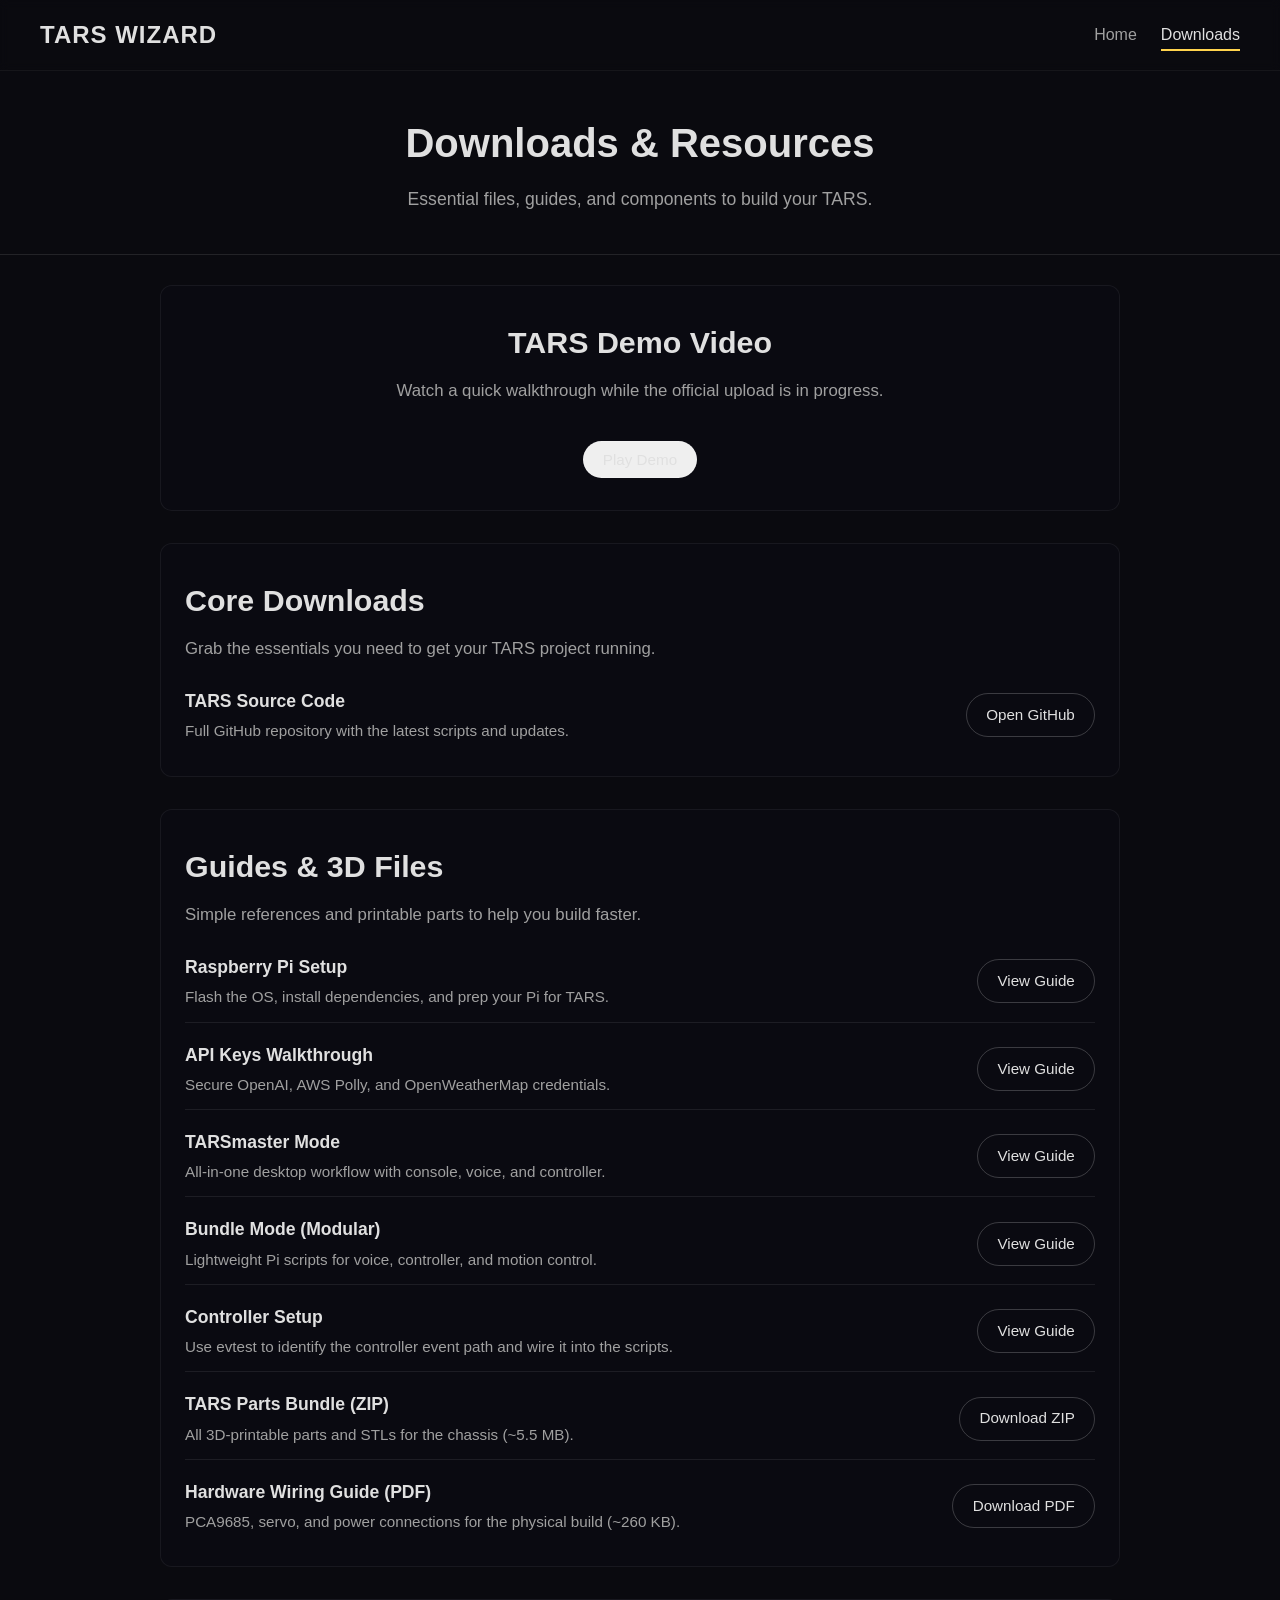
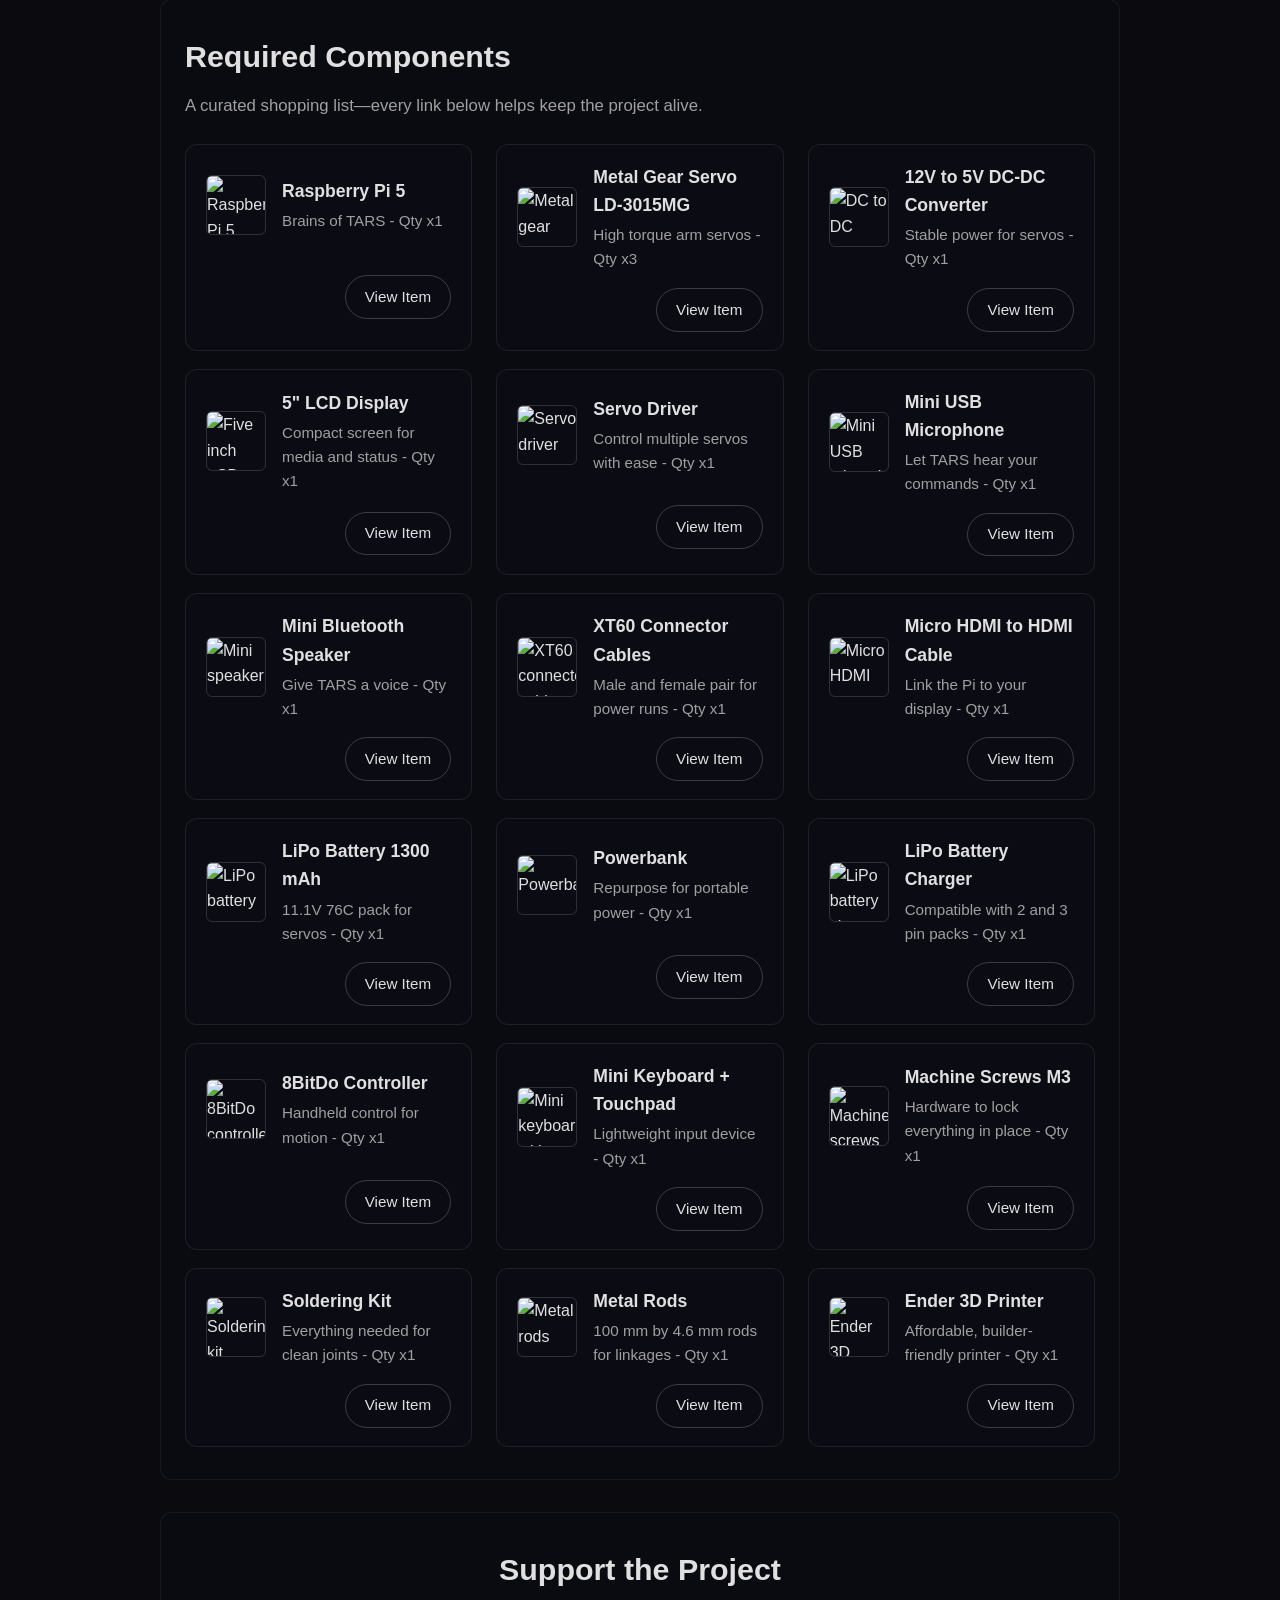
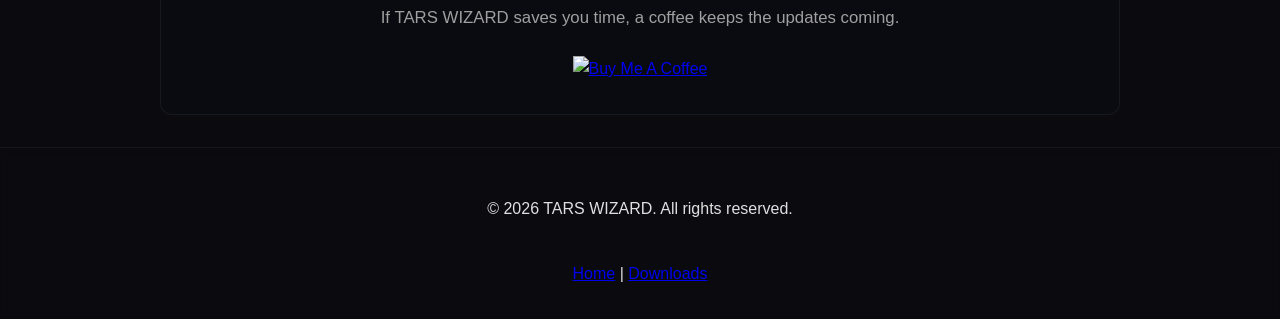
==== commit 02d0c70a: "feat: add temporary demo video modal" ====
--- a/downloads.html
+++ b/downloads.html
@@ -25,9 +25,30 @@
     <header class="page-header downloads-header">
         <h1>Downloads & Resources</h1>
         <p>Essential files, guides, and components to build your TARS.</p>
-    </header>
-
+    </header>
+
     <main id="content">
+        <section class="download-section-minimal video-section">
+            <h2>TARS Demo Video</h2>
+            <p>Watch a quick walkthrough while the official upload is in progress.</p>
+            <button id="play-demo" class="resource-link video-button" type="button">
+                Play Demo
+            </button>
+            <div id="video-modal" class="video-modal" aria-hidden="true">
+                <div class="video-modal-content" role="dialog" aria-modal="true" aria-label="TARS Demo Video">
+                    <button id="close-demo" class="video-close" type="button" aria-label="Close video">&times;</button>
+                    <div class="video-embed">
+                        <iframe id="demo-iframe"
+                            data-src="https://drive.google.com/file/d/1FkdYQODeAf2tRBXOLh1QkLiumzQI1Ym0/preview"
+                            allow="autoplay"
+                            allowfullscreen
+                            title="TARS Demo">
+                        </iframe>
+                    </div>
+                </div>
+            </div>
+        </section>
+
         <section id="core-downloads" class="download-section-minimal">
             <h2>Core Downloads</h2>
             <p>Grab the essentials you need to get your TARS project running.</p>
@@ -355,11 +376,11 @@
             const navToggle = document.getElementById('nav-toggle');
             const navLinks = document.getElementById('nav-links');
 
-            if (navToggle && navLinks) {
-                navToggle.addEventListener('click', function() {
-                    navToggle.classList.toggle('active');
-                    navLinks.classList.toggle('active');
-                });
+            if (navToggle && navLinks) {
+                navToggle.addEventListener('click', function() {
+                    navToggle.classList.toggle('active');
+                    navLinks.classList.toggle('active');
+                });
 
                 // Close mobile menu when clicking on a link
                 navLinks.addEventListener('click', function(e) {
@@ -379,12 +400,47 @@
                 });
             }
 
-            const yearElement = document.getElementById('current-year');
-            if (yearElement) {
-                yearElement.textContent = new Date().getFullYear().toString();
-            }
-        });
-    </script>
-</body>
-</html>
-
+            const yearElement = document.getElementById('current-year');
+            if (yearElement) {
+                yearElement.textContent = new Date().getFullYear().toString();
+            }
+
+            const playBtn = document.getElementById('play-demo');
+            const modal = document.getElementById('video-modal');
+            const closeBtn = document.getElementById('close-demo');
+            const iframe = document.getElementById('demo-iframe');
+            const iframeSrc = iframe ? iframe.getAttribute('data-src') : null;
+
+            const openModal = () => {
+                if (!modal || !iframe || !iframeSrc) return;
+                iframe.src = iframeSrc;
+                modal.classList.add('open');
+                modal.setAttribute('aria-hidden', 'false');
+            };
+
+            const closeModal = () => {
+                if (!modal || !iframe) return;
+                modal.classList.remove('open');
+                modal.setAttribute('aria-hidden', 'true');
+                iframe.src = '';
+            };
+
+            if (playBtn) {
+                playBtn.addEventListener('click', openModal);
+            }
+
+            if (closeBtn) {
+                closeBtn.addEventListener('click', closeModal);
+            }
+
+            if (modal) {
+                modal.addEventListener('click', (event) => {
+                    if (event.target === modal) {
+                        closeModal();
+                    }
+                });
+            }
+        });
+    </script>
+</body>
+</html>
--- a/styles.css
+++ b/styles.css
@@ -1639,6 +1639,79 @@
     border: 1px solid rgba(255, 255, 255, 0.15);
 }
 
+.video-section {
+    text-align: center;
+}
+
+.video-section .video-button {
+    margin-top: 12px;
+    cursor: pointer;
+}
+
+.video-modal {
+    position: fixed;
+    inset: 0;
+    background: rgba(0, 0, 0, 0.7);
+    display: none;
+    align-items: center;
+    justify-content: center;
+    padding: 24px;
+    z-index: 1000;
+}
+
+.video-modal.open {
+    display: flex;
+}
+
+.video-modal-content {
+    position: relative;
+    width: min(900px, 90vw);
+    max-height: 90vh;
+    display: flex;
+    flex-direction: column;
+    gap: 12px;
+}
+
+.video-close {
+    position: absolute;
+    top: -12px;
+    right: -12px;
+    background: rgba(0, 0, 0, 0.75);
+    color: var(--text-light);
+    border: none;
+    border-radius: 50%;
+    width: 32px;
+    height: 32px;
+    font-size: 20px;
+    cursor: pointer;
+    display: flex;
+    align-items: center;
+    justify-content: center;
+}
+
+.video-close:hover {
+    background: var(--accent-gold);
+    color: var(--background-dark);
+}
+
+.video-embed {
+    position: relative;
+    padding-bottom: 56.25%;
+    height: 0;
+    border-radius: 12px;
+    overflow: hidden;
+    background: #000;
+}
+
+.video-embed iframe {
+    position: absolute;
+    top: 0;
+    left: 0;
+    width: 100%;
+    height: 100%;
+    border: 0;
+}
+
 @media (max-width: 600px) {
     .download-section-minimal {
         padding: 28px 18px;
